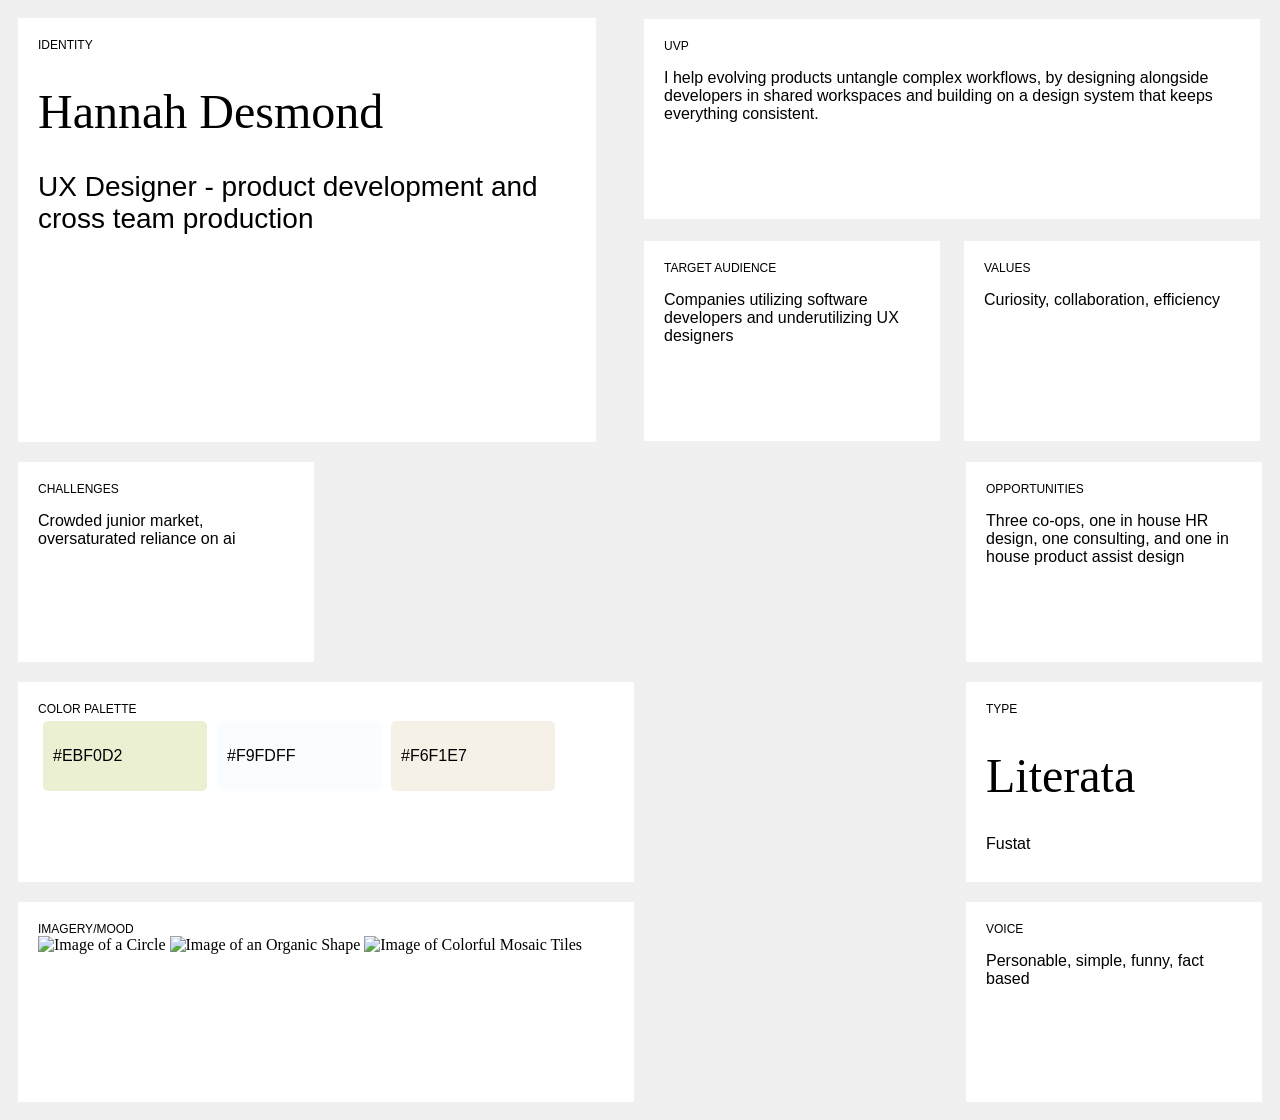
==== brand-identity.html @ bda190c4 "Updates on main page + brand identity page Added the circle motion to the home page as well as the s" ====
<!DOCTYPE html>
<html lang="en">
<head>
    <meta charset="UTF-8">
    <meta name="viewport" content="width=device-width, initial-scale=1.0">
    <link rel="stylesheet" href="class-styles.css">
    <title>Brand Identity</title>
</head>
<body>
    <main class="flex-horizontal">
        <div class= "identity-card main">
            <h3>IDENTITY</h3>
            <h1>Hannah Desmond</h1>
            <h2>UX Designer - product development and cross team production</h2>
        </div>
        <div class="card-holder">
            <div class="identity-card long">
                <h3>UVP</h3>
                <p>I help evolving products untangle complex workflows,  by designing alongside developers in shared workspaces and building on a design system that keeps everything consistent.</p>
            </div>
            <div class="identity-card short">
                <h3>TARGET AUDIENCE</h3>
                <p>Companies utilizing software developers and underutilizing UX designers</p>
            </div>
            <div class="identity-card short">
                <h3>VALUES</h3>
                <p>Curiosity, collaboration, efficiency</p>
            </div>
        </div>
        <div class="identity-card short">
            <h3>CHALLENGES</h3>
            <p>Crowded junior market, oversaturated reliance on ai</p>
        </div>
        <div class="identity-card short">
            <h3>OPPORTUNITIES</h3>
            <p>Three co-ops, one in house HR design, one consulting, and one in house product assist design</p>
        </div>
        <div class="identity-card long">
            <h3>COLOR PALETTE</h3>
            <div class="colors">
                <div class="color-swatch green">
                <p>#EBF0D2</p>
                </div>
                <div class="color-swatch blue">
                    <p>#F9FDFF</p>
                </div>
                <div class="color-swatch tan">
                    <p>#F6F1E7</p>
                </div>
            </div>
        </div>
        <div class="identity-card short">
            <h3>TYPE</h3>
            <h1 class="small">Literata</h1>
            <p>Fustat</p>
        </div>
        <div class="identity-card long">
            <h3>IMAGERY/MOOD</h3>
            <div class="image-row">
                <img src="content/brand-identity/mood1.jpg" alt="Image of a Circle">
                <img src="content/brand-identity/mood2.jpg" alt="Image of an Organic Shape">
                <img src="content/brand-identity/mood3.jpg" alt="Image of Colorful Mosaic Tiles">
            </div>
        </div>
        <div class="identity-card short">
            <h3>VOICE</h3>
            <p>Personable, simple, funny, fact based</p>
        </div>
    </main>
</body>
</html>
---- class-styles.css ----
:root{
    --serif-text: 'Literata', "./content/fonts/Literata-Regular.ttf", serif;
    --sans-serif-text: 'Fustat', "./content/fonts/Fustat-Regular.ttf", sans-serif;
}

body{
    background-color: #f0f0f0;
}
main{
    width: 100%;
    display: flex;
    flex-direction: row;
    flex-wrap: wrap;
    justify-content: space-between;
}
h1{
    font:100% var(--serif-text);
    font-size: 3em;
}
h2{
    font:100% var(--sans-serif-text);
    font-size: 1.75em;
    margin: 0px;
}
h3{
    font:100% var(--sans-serif-text);
    font-size: 0.75em;
    margin: 0px;
}
p{
    font:100% var(--sans-serif-text);
    font-size: 1em;
}
.identity-card.main{
    width: 42vw;
    height: 24rem;
}


.identity-card{
    background-color: white;
    padding: 20px;
    margin: 10px;
}

.identity-card.short{
    width: 20vw;
    height: 10rem;
}

.identity-card.long{
    width: 45vw;
    height: 10rem;
}

.card-holder{
    width: 50vw;
    display: flex;
    flex-direction: row;
    align-items: center;
    justify-content: space-around;
    flex-wrap: wrap;
}

.colors{
    display: flex;
    flex-direction: row;
}

.color-swatch{
    width: 25%;
    height: 100%;
    padding: 10px;
    margin: 5px;
    border-radius: 5px;
}

.blue{
    background-color: #F9FDFF;
}

.green{
    background-color: #EBF0D2;
}

.tan{
    background-color: #F6F1E7;
}
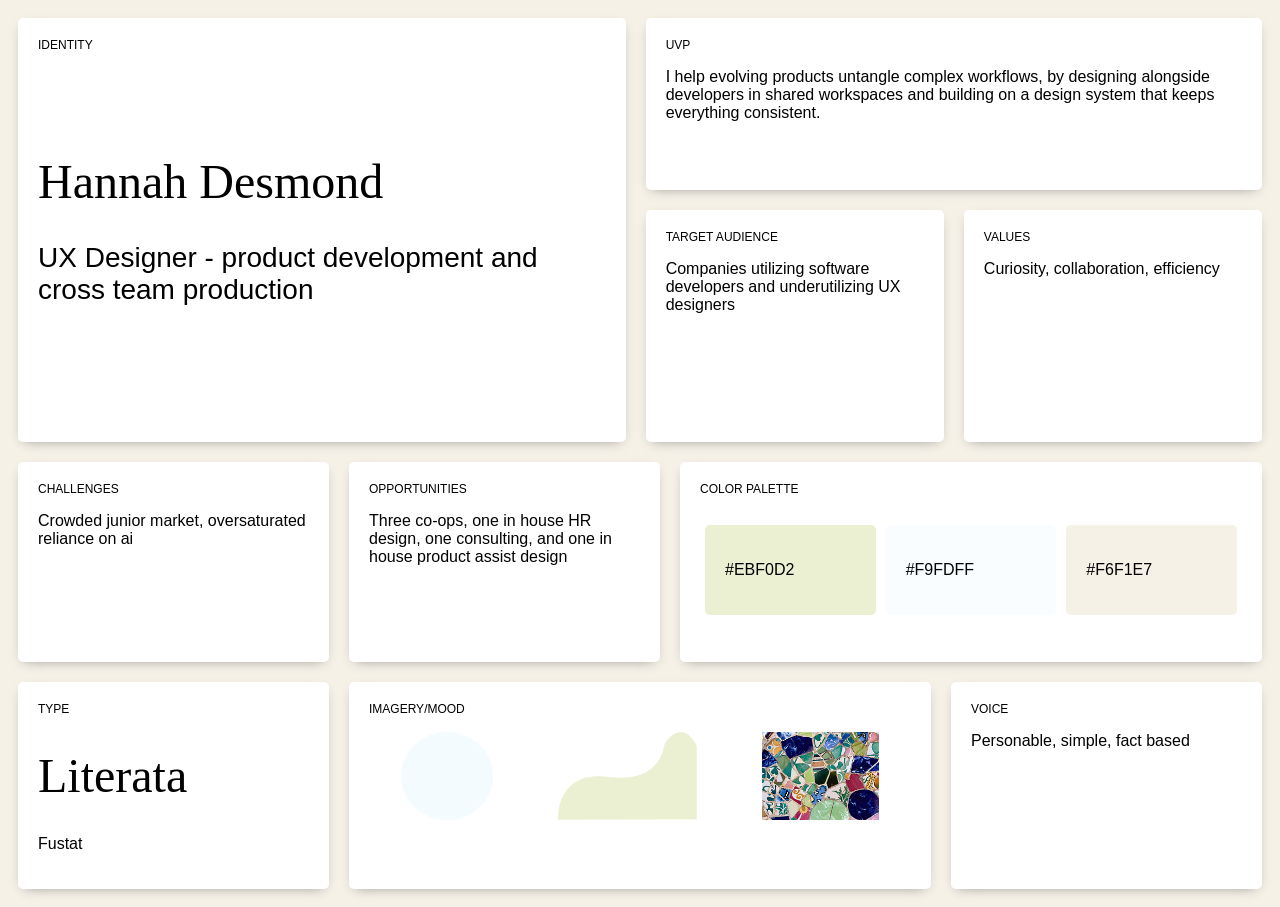
==== commit 805fe7e6: "brand identity final tweaks add images, fix spacing, add small micro interactions" ====
--- a/brand-identity.html
+++ b/brand-identity.html
@@ -6,7 +6,7 @@
     <link rel="stylesheet" href="class-styles.css">
     <title>Brand Identity</title>
 </head>
-<body>
+<body class="tan">
     <main class="flex-horizontal">
         <div class= "identity-card main">
             <h3>IDENTITY</h3>
@@ -27,6 +27,7 @@
                 <p>Curiosity, collaboration, efficiency</p>
             </div>
         </div>
+        <div class="row-break"></div>
         <div class="identity-card short">
             <h3>CHALLENGES</h3>
             <p>Crowded junior market, oversaturated reliance on ai</p>
@@ -49,6 +50,7 @@
                 </div>
             </div>
         </div>
+        <div class="row-break"></div>
         <div class="identity-card short">
             <h3>TYPE</h3>
             <h1 class="small">Literata</h1>
@@ -57,14 +59,14 @@
         <div class="identity-card long">
             <h3>IMAGERY/MOOD</h3>
             <div class="image-row">
-                <img src="content/brand-identity/mood1.jpg" alt="Image of a Circle">
-                <img src="content/brand-identity/mood2.jpg" alt="Image of an Organic Shape">
-                <img src="content/brand-identity/mood3.jpg" alt="Image of Colorful Mosaic Tiles">
+                <img src="content/blue-circle.png" alt="Image of a Circle">
+                <img src="content/green-shwoop.png" alt="Image of an Organic Shape">
+                <img src="content/main-img.png" alt="Image of Colorful Mosaic Tiles">
             </div>
         </div>
         <div class="identity-card short">
             <h3>VOICE</h3>
-            <p>Personable, simple, funny, fact based</p>
+            <p>Personable, simple, fact based</p>
         </div>
     </main>
 </body>
--- a/class-styles.css
+++ b/class-styles.css
@@ -7,11 +7,10 @@
     background-color: #f0f0f0;
 }
 main{
-    width: 100%;
     display: flex;
     flex-direction: row;
     flex-wrap: wrap;
-    justify-content: space-between;
+    align-items: stretch;
 }
 h1{
     font:100% var(--serif-text);
@@ -32,8 +31,9 @@
     font-size: 1em;
 }
 .identity-card.main{
-    width: 42vw;
-    height: 24rem;
+   flex: 1 1 24rem;
+    min-height: 24rem;
+    height: auto;
 }
 
 
@@ -41,40 +41,64 @@
     background-color: white;
     padding: 20px;
     margin: 10px;
+    min-width: 0px;
+    border-radius: 5px;
+    box-shadow: 0px 4px 12px -6px #888888;
+
+    transition: transform 0.25s ease, box-shadow 0.25s ease;
 }
 
 .identity-card.short{
-    width: 20vw;
-    height: 10rem;
+    flex: 1 1 12rem;
+    min-height: 10rem;
+    height: auto;
 }
 
 .identity-card.long{
-    width: 45vw;
-    height: 10rem;
+    flex: 2 1 24rem;
+    height: auto;
 }
 
 .card-holder{
-    width: 50vw;
+    flex: 1.2 1 26rem;
     display: flex;
     flex-direction: row;
-    align-items: center;
-    justify-content: space-around;
     flex-wrap: wrap;
+    align-items: stretch;
 }
 
 .colors{
     display: flex;
     flex-direction: row;
+    margin-top: 1.5em;
+    justify-content: space-around;
+    flex-wrap: wrap;
 }
 
 .color-swatch{
-    width: 25%;
-    height: 100%;
-    padding: 10px;
+    flex: 1 1 5rem;
+    width: auto;
+    min-width: 0;
+    padding: 20px;
     margin: 5px;
     border-radius: 5px;
 }
-
+.image-row{
+    display: flex;
+    flex-direction: row;
+    align-items: center;
+    justify-content: space-around;
+    height: 5.5rem;    
+    margin-top: 1em;
+}
+.image-row img{
+    flex: 0 1 auto;
+    min-width: 0;
+    max-width: 30%;
+    height: 100%;
+    object-fit: contain;
+    margin: 5px;
+}
 .blue{
     background-color: #F9FDFF;
 }
@@ -85,4 +109,31 @@
 
 .tan{
     background-color: #F6F1E7;
+}
+
+.identity-card.main h3{
+    margin-bottom: clamp(3em, 8vw, 12em);
+}
+.card-holder .identity-card.long{
+    flex: 1 1 calc(100% - 60px);
+}
+.card-holder .identity-card.short{
+    flex: 1 1 8rem;
+}
+.row-break{
+    flex-basis: 100%;
+    height: 0;
+    margin: 0;
+    padding: 0;
+}
+
+.identity-card:hover{
+    transform: translateY(-4px) scale(1.01);
+    box-shadow: 0 8px 16px rgba(0, 0, 0, 0.18);   
+    position: relative;
+    z-index: 1;
+}
+@media (max-width: 900px){
+    h1{ font-size: 2.25em; }
+    h2{ font-size: 1.4em; }
 }
